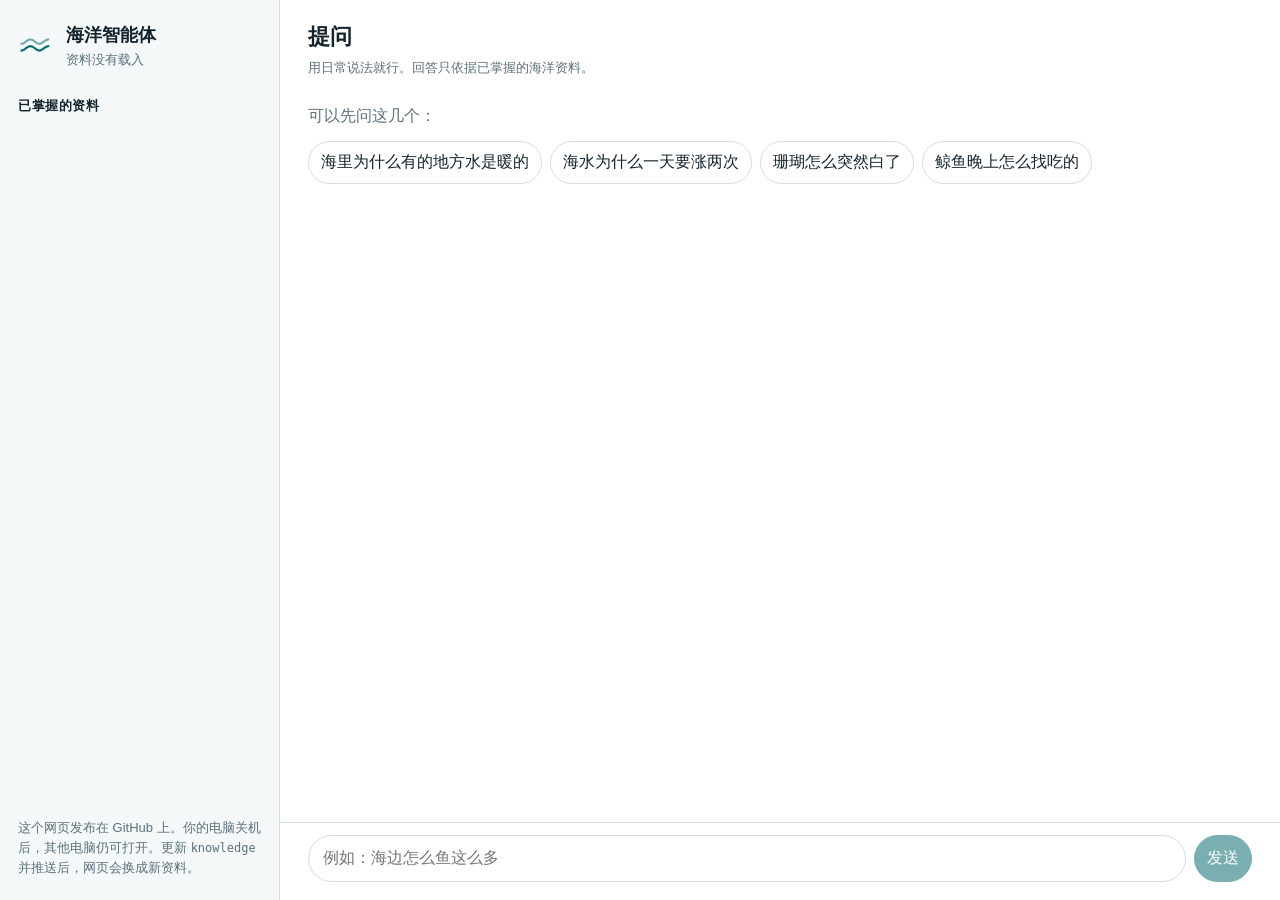
==== site/index.html @ 6ff8fe41 "发布关机后仍可访问的问答网页。 页面由 GitHub Pages 托管，浏览器直接根据 knowledge 里的资料回答。  Co-authored-by: Cursor <cursoragent@c" ====
<!DOCTYPE html>
<html lang="zh-CN">
<head>
  <meta charset="utf-8">
  <meta name="viewport" content="width=device-width, initial-scale=1">
  <title>海洋智能体</title>
  <link rel="stylesheet" href="styles.css">
</head>
<body>
  <div class="app">
    <aside class="side">
      <div class="brand">
        <svg viewBox="0 0 32 32" aria-hidden="true">
          <path d="M3 20c4 0 4-4 8-4s4 4 8 4 4-4 8-4" fill="none" stroke="currentColor" stroke-width="2" stroke-linecap="round"/>
          <path d="M3 14c4 0 4-4 8-4s4 4 8 4 4-4 8-4" fill="none" stroke="currentColor" stroke-width="2" stroke-linecap="round" opacity=".55"/>
        </svg>
        <div>
          <strong>海洋智能体</strong>
          <p id="mode">正在读取知识…</p>
        </div>
      </div>
      <h2>已掌握的资料</h2>
      <ul id="docs"></ul>
      <p class="sync">这个网页发布在 GitHub 上。你的电脑关机后，其他电脑仍可打开。更新 <code>knowledge</code> 并推送后，网页会换成新资料。</p>
    </aside>
    <main class="chat">
      <header class="top">
        <div>
          <h1>提问</h1>
          <p>用日常说法就行。回答只依据已掌握的海洋资料。</p>
        </div>
      </header>
      <div id="log" class="log" aria-live="polite">
        <div class="empty" id="empty">
          <p>可以先问这几个：</p>
          <div class="examples">
            <button type="button" data-q="海里为什么有的地方水是暖的">海里为什么有的地方水是暖的</button>
            <button type="button" data-q="海水为什么一天要涨两次">海水为什么一天要涨两次</button>
            <button type="button" data-q="珊瑚怎么突然白了">珊瑚怎么突然白了</button>
            <button type="button" data-q="鲸鱼晚上怎么找吃的">鲸鱼晚上怎么找吃的</button>
          </div>
        </div>
      </div>
      <form id="composer" class="composer">
        <label class="sr" for="question">问题</label>
        <input id="question" name="question" autocomplete="off" placeholder="例如：海边怎么鱼这么多" maxlength="2000">
        <button type="submit" id="send">发送</button>
      </form>
    </main>
  </div>
  <script type="module" src="app.js"></script>
</body>
</html>
---- site/styles.css ----
:root {
  color-scheme: light;
  --bg: #e6eef1;
  --ink: #14232c;
  --muted: #5d717c;
  --line: #d2dee4;
  --panel: #f5f8f9;
  --paper: #ffffff;
  --accent: #0c6e73;
  --accent-ink: #f4fffe;
  --soft: #e5f3f3;
}

* { box-sizing: border-box; }

html, body {
  margin: 0;
  height: 100%;
  background: var(--bg);
  color: var(--ink);
  font: 16px/1.55 "Segoe UI", "PingFang SC", "Microsoft YaHei", sans-serif;
}

button, input { font: inherit; }

.app {
  height: 100%;
  display: grid;
  grid-template-columns: 280px 1fr;
}

.side {
  padding: 22px 18px;
  border-right: 1px solid var(--line);
  background: var(--panel);
  display: flex;
  flex-direction: column;
  min-height: 0;
}

.brand {
  display: flex;
  gap: 12px;
  align-items: center;
}

.brand svg {
  width: 36px;
  height: 36px;
  color: var(--accent);
  flex: none;
}

.brand strong { display: block; font-size: 18px; }
.brand p, .top p, .sync { margin: 0; color: var(--muted); font-size: 13px; }

.side h2 {
  margin: 26px 0 8px;
  font-size: 13px;
  font-weight: 650;
  letter-spacing: 0.04em;
}

#docs {
  list-style: none;
  margin: 0;
  padding: 0;
  overflow: auto;
  flex: 1;
}

#docs li {
  padding: 7px 0;
  border-bottom: 1px solid var(--line);
  font-size: 14px;
}

.sync { margin-top: 16px; }
.sync code, .msg code {
  font-family: Consolas, "Sarasa Mono SC", monospace;
  font-size: 12px;
}

.chat {
  display: flex;
  flex-direction: column;
  min-width: 0;
  min-height: 0;
  background: var(--paper);
}

.top { padding: 20px 28px 0; }
.top h1 { margin: 0 0 4px; font-size: 22px; font-weight: 650; }

.log {
  flex: 1;
  overflow: auto;
  padding: 18px 28px 12px;
}

.empty p { color: var(--muted); margin: 8px 0 12px; }

.examples { display: flex; flex-wrap: wrap; gap: 8px; }

.examples button, .composer button, #send {
  border: 1px solid var(--line);
  background: var(--paper);
  color: var(--ink);
  border-radius: 999px;
  padding: 8px 12px;
  cursor: pointer;
}

.examples button:hover { border-color: var(--accent); color: var(--accent); }

.msg { max-width: 740px; margin: 0 0 16px; }
.msg.user { margin-left: auto; }
.msg .bubble {
  padding: 10px 14px;
  border-radius: 14px;
  white-space: pre-wrap;
}
.msg.user .bubble { background: var(--accent); color: var(--accent-ink); }
.msg.bot .bubble { background: var(--soft); }
.sources { margin: 6px 0 0; color: var(--muted); font-size: 12px; }

.composer {
  display: flex;
  gap: 8px;
  padding: 12px 28px 18px;
  border-top: 1px solid var(--line);
}

.composer input {
  flex: 1;
  border: 1px solid var(--line);
  border-radius: 999px;
  padding: 10px 14px;
  background: var(--paper);
  color: var(--ink);
}

.composer input:focus, .examples button:focus-visible, #send:focus-visible {
  outline: 2px solid var(--accent);
  outline-offset: 2px;
}

#send {
  background: var(--accent);
  color: var(--accent-ink);
  border-color: var(--accent);
}

#send:disabled { opacity: 0.55; cursor: default; }

.sr {
  position: absolute;
  width: 1px;
  height: 1px;
  overflow: hidden;
  clip: rect(0 0 0 0);
}

@media (max-width: 800px) {
  .app { grid-template-columns: 1fr; grid-template-rows: auto 1fr; }
  .side { border-right: 0; border-bottom: 1px solid var(--line); }
  #docs { display: flex; gap: 12px; overflow: auto; flex: none; }
  #docs li { border: 0; white-space: nowrap; }
  .sync { display: none; }
  .top, .log, .composer { padding-left: 16px; padding-right: 16px; }
}
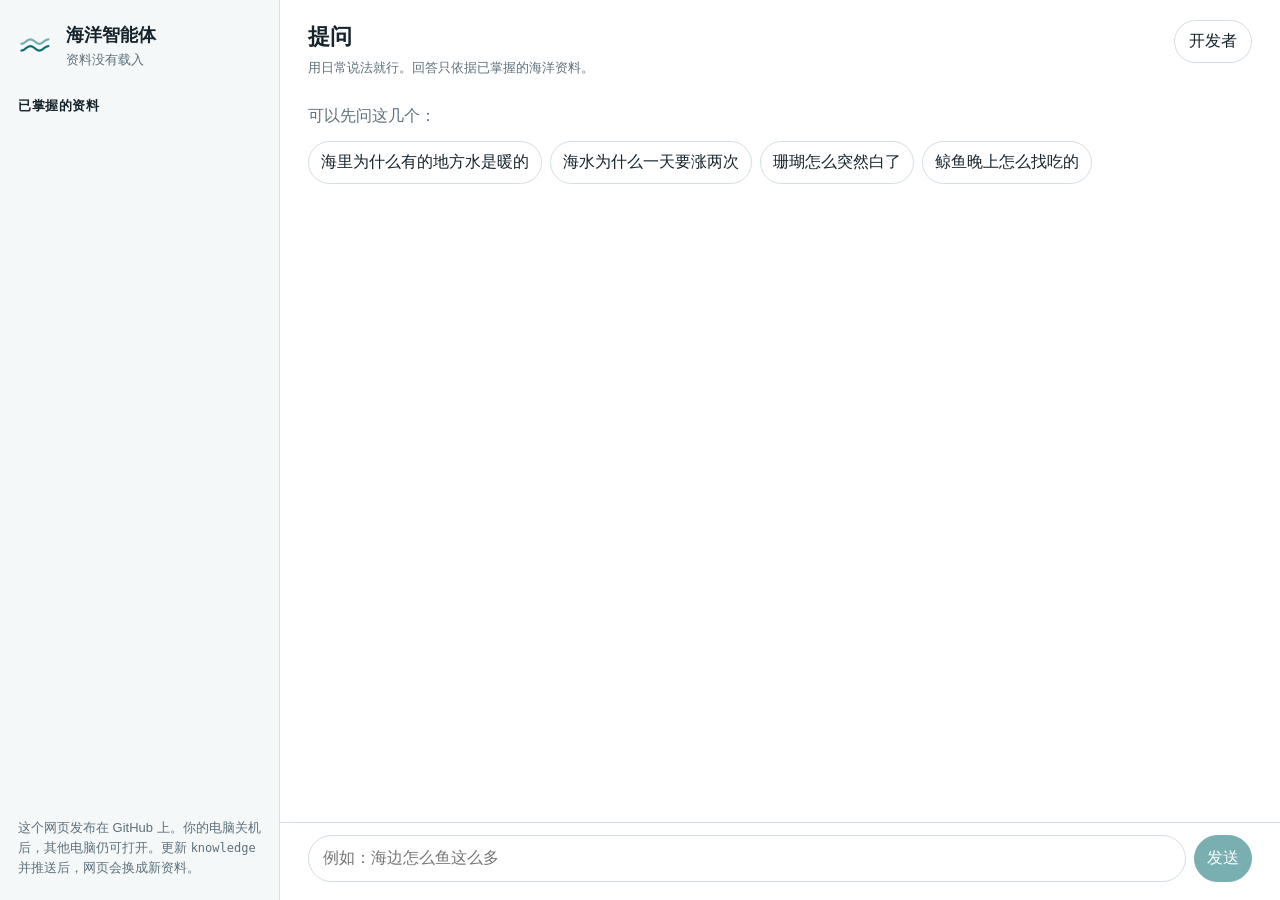
==== commit 0a21269d: "在网页加入开发者入口，用来写入新的海洋知识。 智能体立刻按新内容回答；填入 GitHub 令牌后可同步给其他电脑。  Co-authored-by: Cursor <cursoragent@curso" ====
--- a/site/index.html
+++ b/site/index.html
@@ -29,7 +29,35 @@
           <h1>提问</h1>
           <p>用日常说法就行。回答只依据已掌握的海洋资料。</p>
         </div>
+        <button type="button" id="dev-toggle" aria-expanded="false" aria-controls="developer">开发者</button>
       </header>
+      <section id="developer" aria-label="开发者">
+        <form id="learn-form">
+          <label>知识标题
+            <input id="learn-title" name="title" required maxlength="80" placeholder="例如：海月水母">
+          </label>
+          <label>日常问法
+            <textarea id="learn-asks" name="asks" maxlength="500" placeholder="人们可能会怎么问，用句号分开"></textarea>
+          </label>
+          <label>知识内容
+            <textarea id="learn-body" name="body" required maxlength="8000" placeholder="写下要让智能体掌握的海洋知识"></textarea>
+          </label>
+          <label class="file-label">或上传文本
+            <input id="learn-file" name="file" type="file" accept=".md,.txt,.markdown,text/plain">
+          </label>
+          <div class="dev-actions">
+            <button type="submit" id="learn-submit">让智能体学习</button>
+            <button type="button" id="sync-learned">同步到其他电脑</button>
+          </div>
+          <p id="learn-status" role="status"></p>
+        </form>
+        <label>GitHub 令牌
+          <input id="github-token" type="password" autocomplete="off" placeholder="有仓库写入权限的令牌，只保存在这台浏览器">
+        </label>
+        <p class="hint">不填令牌时，新知识只在这台浏览器里生效。填入令牌后再同步，其他电脑打开网页就能用到。</p>
+        <h2>新学习的知识</h2>
+        <ul id="learned"></ul>
+      </section>
       <div id="log" class="log" aria-live="polite">
         <div class="empty" id="empty">
           <p>可以先问这几个：</p>
--- a/site/styles.css
+++ b/site/styles.css
@@ -89,8 +89,82 @@
   background: var(--paper);
 }
 
-.top { padding: 20px 28px 0; }
+.top {
+  padding: 20px 28px 0;
+  display: flex;
+  justify-content: space-between;
+  align-items: flex-start;
+  gap: 16px;
+}
 .top h1 { margin: 0 0 4px; font-size: 22px; font-weight: 650; }
+
+#dev-toggle {
+  border: 1px solid var(--line);
+  background: var(--paper);
+  color: var(--ink);
+  border-radius: 999px;
+  padding: 8px 14px;
+  cursor: pointer;
+  flex: none;
+}
+#dev-toggle[aria-expanded="true"] {
+  background: var(--accent);
+  color: var(--accent-ink);
+  border-color: var(--accent);
+}
+
+#developer {
+  display: none;
+  gap: 10px;
+  margin: 14px 28px 0;
+  padding: 14px;
+  border: 1px solid var(--line);
+  border-radius: 12px;
+  background: var(--panel);
+}
+#developer.open { display: grid; }
+#developer label { display: grid; gap: 4px; font-size: 13px; color: var(--muted); }
+#developer input, #developer textarea {
+  border: 1px solid var(--line);
+  border-radius: 8px;
+  padding: 8px 10px;
+  font: inherit;
+  color: var(--ink);
+  background: var(--paper);
+}
+#developer textarea { min-height: 68px; resize: vertical; }
+.dev-actions { display: flex; flex-wrap: wrap; gap: 8px; }
+#learn-submit, #sync-learned {
+  border-radius: 999px;
+  padding: 8px 12px;
+  cursor: pointer;
+  border: 1px solid var(--line);
+  background: var(--paper);
+}
+#learn-submit {
+  background: var(--accent);
+  color: var(--accent-ink);
+  border-color: var(--accent);
+}
+#learn-status { margin: 0; min-height: 1.2em; font-size: 13px; }
+#developer h2 { margin: 4px 0 0; font-size: 13px; }
+#learned { list-style: none; margin: 0; padding: 0; }
+#learned li {
+  display: flex;
+  justify-content: space-between;
+  gap: 8px;
+  align-items: center;
+  padding: 6px 0;
+  border-bottom: 1px solid var(--line);
+  font-size: 14px;
+}
+#learned button {
+  border: 0;
+  background: transparent;
+  color: var(--accent);
+  cursor: pointer;
+}
+.hint { margin: 0; color: var(--muted); font-size: 13px; }
 
 .log {
   flex: 1;
@@ -168,4 +242,5 @@
   #docs li { border: 0; white-space: nowrap; }
   .sync { display: none; }
   .top, .log, .composer { padding-left: 16px; padding-right: 16px; }
-}
+  #developer { margin-left: 16px; margin-right: 16px; }
+}
